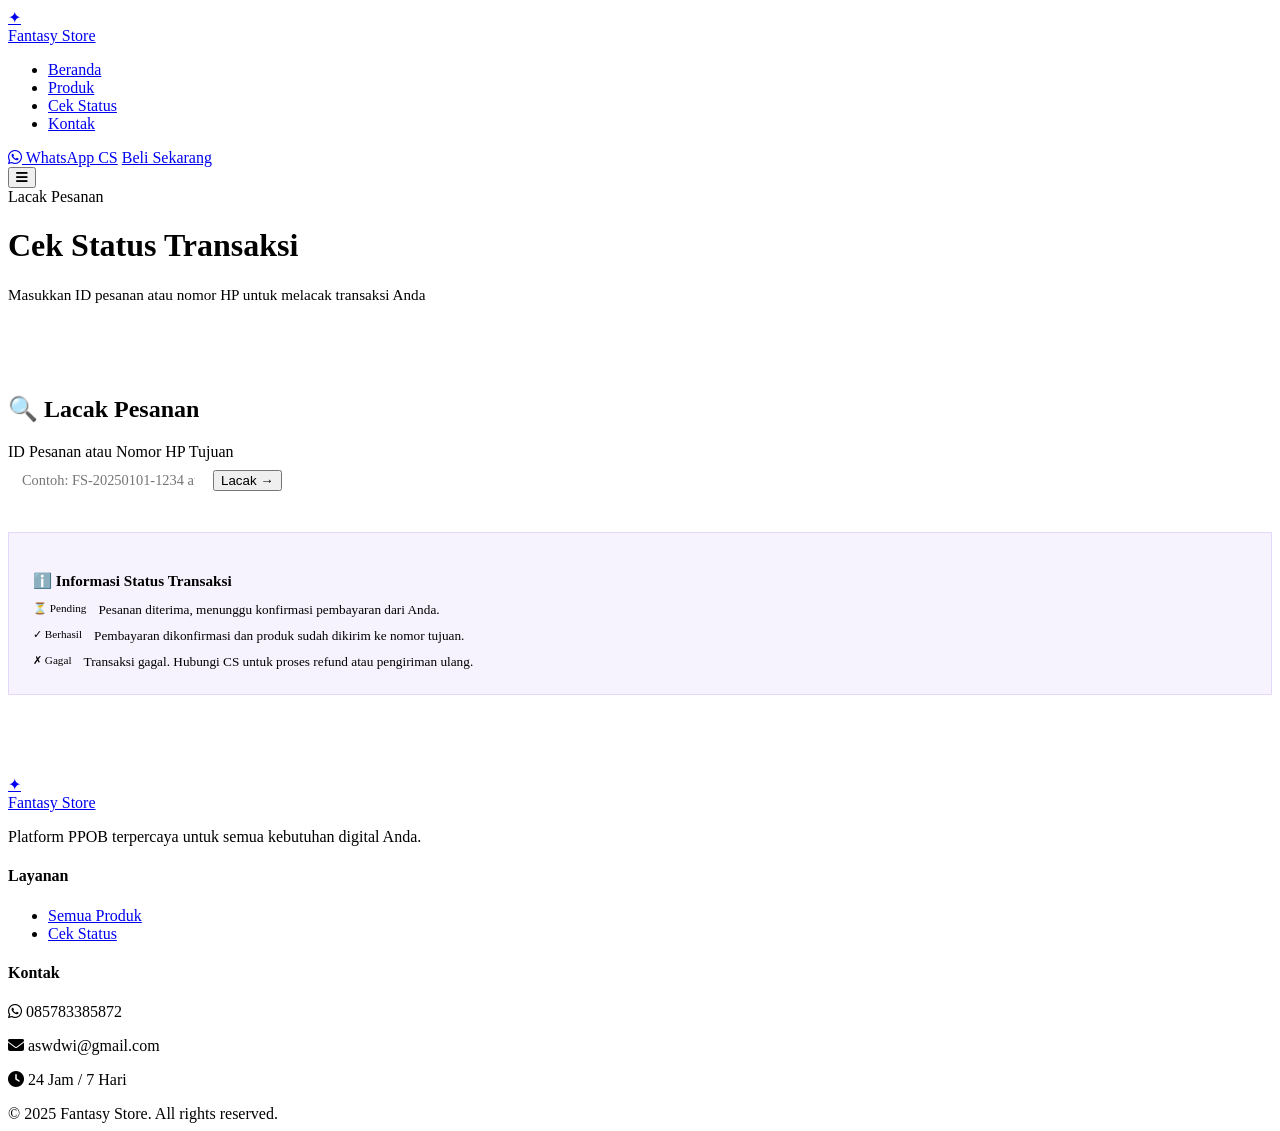
==== cek-status.html @ 1d8f1a6b "Add files via upload" ====
<!DOCTYPE html>
<html lang="id">
<head>
  <meta charset="UTF-8"/>
  <meta name="viewport" content="width=device-width, initial-scale=1.0"/>
  <title>Cek Status — Fantasy Store</title>
  <link rel="stylesheet" href="css/style.css"/>
  <link rel="stylesheet" href="https://cdnjs.cloudflare.com/ajax/libs/font-awesome/6.5.0/css/all.min.css"/>
</head>
<body>

<nav class="navbar">
  <div class="nav-inner">
    <a href="index.html" class="logo">
      <div class="logo-icon">✦</div> Fantasy Store
    </a>
    <ul class="nav-links" id="navLinks">
      <li><a href="index.html">Beranda</a></li>
      <li><a href="produk.html">Produk</a></li>
      <li><a href="cek-status.html" class="active">Cek Status</a></li>
      <li><a href="kontak.html">Kontak</a></li>
    </ul>
    <div class="nav-right">
      <a href="https://wa.me/085783385872" target="_blank" class="nav-wa"><i class="fab fa-whatsapp"></i> WhatsApp CS</a>
      <a href="produk.html" class="btn-cta">Beli Sekarang</a>
    </div>
    <button class="hamburger" id="hamburger"><i class="fas fa-bars"></i></button>
  </div>
</nav>

<div class="page-hero">
  <div class="container">
    <div class="section-label" style="justify-content:center">Lacak Pesanan</div>
    <h1>Cek Status <span class="grad-text">Transaksi</span></h1>
    <p class="text-muted" style="margin-top:8px; font-size:.95rem;">Masukkan ID pesanan atau nomor HP untuk melacak transaksi Anda</p>
  </div>
</div>

<section style="padding:56px 0 80px;">
  <div class="container">
    <div class="cek-wrap">

      <div class="cek-card">
        <h2>🔍 Lacak Pesanan</h2>
        <div class="form-group">
          <label>ID Pesanan atau Nomor HP Tujuan</label>
          <div class="input-group">
            <input type="text" class="form-group input" id="cekInput" style="flex:1;background:rgba(255,255,255,.04);border:1px solid var(--glass-border);color:var(--text);padding:11px 14px;border-radius:10px;font-family:inherit;font-size:.9rem;outline:none;" placeholder="Contoh: FS-20250101-1234 atau 0851xxx"/>
            <button class="btn-cek" id="btnCek">Lacak →</button>
          </div>
        </div>

        <div id="cekResult" style="display:none; margin-top:20px;">
          <div class="result-card">
            <div class="result-header-row">
              <span class="status-pill" id="rStatus"></span>
              <span class="result-oid" id="rOid"></span>
            </div>
            <div class="result-rows">
              <div class="result-row"><span>Produk</span><strong id="rProduk"></strong></div>
              <div class="result-row"><span>Operator</span><strong id="rOperator"></strong></div>
              <div class="result-row"><span>Nomor Tujuan</span><strong id="rNomor"></strong></div>
              <div class="result-row"><span>Total Bayar</span><strong id="rTotal" style="background:var(--grad-main);-webkit-background-clip:text;-webkit-text-fill-color:transparent;background-clip:text;"></strong></div>
              <div class="result-row"><span>Pembayaran</span><strong id="rMetode"></strong></div>
              <div class="result-row"><span>Tanggal</span><strong id="rTgl"></strong></div>
            </div>
          </div>
          <div id="rNote" style="background:rgba(245,158,11,.08);border:1px solid rgba(245,158,11,.2);border-radius:var(--radius);padding:14px 16px;font-size:.83rem;color:#fbbf24; margin-top:-4px;"></div>
          <div style="text-align:center; margin-top:16px;">
            <a href="https://wa.me/085783385872" target="_blank" class="btn-ghost" style="font-size:.82rem; padding:9px 20px;">
              <i class="fab fa-whatsapp"></i> Hubungi CS
            </a>
          </div>
        </div>

        <div id="cekEmpty" style="display:none; text-align:center; padding:28px 0;">
          <div class="empty-icon">🔎</div>
          <p style="color:var(--text2);">Pesanan tidak ditemukan. Periksa kembali ID atau nomor HP yang Anda masukkan.</p>
          <p style="color:var(--text2); font-size:.82rem; margin-top:8px;">
            Butuh bantuan? <a href="https://wa.me/085783385872" target="_blank" style="color:var(--violet-lt);">Chat CS WhatsApp</a>
          </p>
        </div>
      </div>

      <!-- RIWAYAT SESI -->
      <div class="riwayat-section" id="riwayatSection" style="display:none">
        <div class="riwayat-title">📋 Riwayat Pesanan (Sesi Ini)</div>
        <div id="riwayatList"></div>
      </div>

      <!-- INFO BOX -->
      <div style="background:rgba(124,58,237,.06);border:1px solid rgba(124,58,237,.15);border-radius:var(--radius2);padding:24px; margin-top:32px;">
        <h3 style="font-size:.95rem; font-weight:700; margin-bottom:12px;">ℹ️ Informasi Status Transaksi</h3>
        <div style="display:grid; gap:10px;">
          <div style="display:flex; gap:12px; align-items:flex-start; font-size:.83rem;">
            <span class="status-pill pending" style="flex-shrink:0;font-size:.7rem;">⏳ Pending</span>
            <span style="color:var(--text2);">Pesanan diterima, menunggu konfirmasi pembayaran dari Anda.</span>
          </div>
          <div style="display:flex; gap:12px; align-items:flex-start; font-size:.83rem;">
            <span class="status-pill sukses" style="flex-shrink:0;font-size:.7rem;">✓ Berhasil</span>
            <span style="color:var(--text2);">Pembayaran dikonfirmasi dan produk sudah dikirim ke nomor tujuan.</span>
          </div>
          <div style="display:flex; gap:12px; align-items:flex-start; font-size:.83rem;">
            <span class="status-pill gagal" style="flex-shrink:0;font-size:.7rem;">✗ Gagal</span>
            <span style="color:var(--text2);">Transaksi gagal. Hubungi CS untuk proses refund atau pengiriman ulang.</span>
          </div>
        </div>
      </div>

    </div>
  </div>
</section>

<footer class="footer">
  <div class="container">
    <div class="footer-grid">
      <div class="footer-brand">
        <a href="index.html" class="logo"><div class="logo-icon">✦</div> Fantasy Store</a>
        <p>Platform PPOB terpercaya untuk semua kebutuhan digital Anda.</p>
      </div>
      <div class="footer-col">
        <h4>Layanan</h4>
        <ul>
          <li><a href="produk.html">Semua Produk</a></li>
          <li><a href="cek-status.html">Cek Status</a></li>
        </ul>
      </div>
      <div class="footer-col footer-contact">
        <h4>Kontak</h4>
        <p><i class="fab fa-whatsapp"></i> 085783385872</p>
        <p><i class="fas fa-envelope"></i> aswdwi@gmail.com</p>
        <p><i class="fas fa-clock"></i> 24 Jam / 7 Hari</p>
      </div>
    </div>
  </div>
  <div class="footer-bottom">© 2025 Fantasy Store. All rights reserved.</div>
</footer>

<script src="js/data.js"></script>
<script src="js/cek-status.js"></script>
</body>
</html>
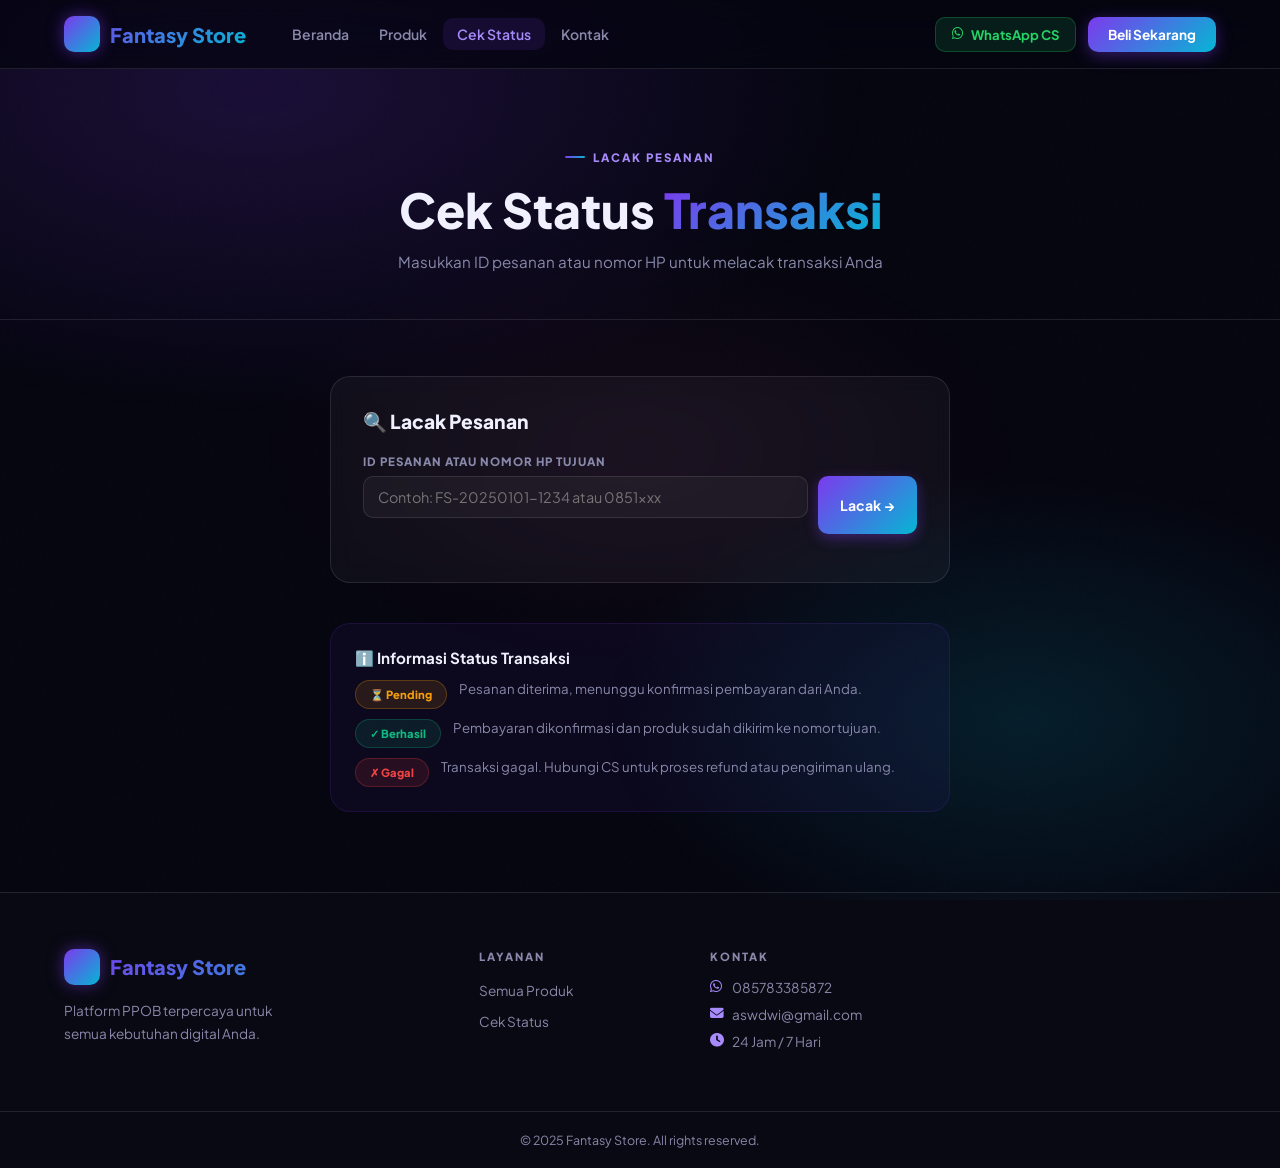
==== commit 64c5cd51: "Add files via upload" ====
--- a/cek-status.html
+++ b/cek-status.html
@@ -21,7 +21,7 @@
       <li><a href="kontak.html">Kontak</a></li>
     </ul>
     <div class="nav-right">
-      <a href="https://wa.me/085783385872" target="_blank" class="nav-wa"><i class="fab fa-whatsapp"></i> WhatsApp CS</a>
+      <a href="https://wa.me/6285783385872" target="_blank" class="nav-wa"><i class="fab fa-whatsapp"></i> WhatsApp CS</a>
       <a href="produk.html" class="btn-cta">Beli Sekarang</a>
     </div>
     <button class="hamburger" id="hamburger"><i class="fas fa-bars"></i></button>
@@ -67,7 +67,7 @@
           </div>
           <div id="rNote" style="background:rgba(245,158,11,.08);border:1px solid rgba(245,158,11,.2);border-radius:var(--radius);padding:14px 16px;font-size:.83rem;color:#fbbf24; margin-top:-4px;"></div>
           <div style="text-align:center; margin-top:16px;">
-            <a href="https://wa.me/085783385872" target="_blank" class="btn-ghost" style="font-size:.82rem; padding:9px 20px;">
+            <a href="https://wa.me/6285783385872" target="_blank" class="btn-ghost" style="font-size:.82rem; padding:9px 20px;">
               <i class="fab fa-whatsapp"></i> Hubungi CS
             </a>
           </div>
@@ -77,7 +77,7 @@
           <div class="empty-icon">🔎</div>
           <p style="color:var(--text2);">Pesanan tidak ditemukan. Periksa kembali ID atau nomor HP yang Anda masukkan.</p>
           <p style="color:var(--text2); font-size:.82rem; margin-top:8px;">
-            Butuh bantuan? <a href="https://wa.me/085783385872" target="_blank" style="color:var(--violet-lt);">Chat CS WhatsApp</a>
+            Butuh bantuan? <a href="https://wa.me/6285783385872" target="_blank" style="color:var(--violet-lt);">Chat CS WhatsApp</a>
           </p>
         </div>
       </div>
--- a/css/style.css
+++ b/css/style.css
@@ -0,0 +1,917 @@
+/* ═══════════════════════════════════════════
+   FANTASY STORE — Modern PPOB CSS
+   Aesthetic: Glassmorphism + Neon Gradient
+═══════════════════════════════════════════ */
+
+@import url('https://fonts.googleapis.com/css2?family=Plus+Jakarta+Sans:wght@300;400;500;600;700;800&family=DM+Mono:wght@400;500&display=swap');
+
+:root {
+  /* Colors */
+  --bg-base:        #060610;
+  --bg-card:        rgba(255,255,255,0.04);
+  --bg-card-hover:  rgba(255,255,255,0.08);
+  --glass:          rgba(255,255,255,0.06);
+  --glass-border:   rgba(255,255,255,0.1);
+
+  --violet:    #7c3aed;
+  --violet-lt: #a78bfa;
+  --cyan:      #06b6d4;
+  --cyan-lt:   #67e8f9;
+  --pink:      #ec4899;
+  --emerald:   #10b981;
+  --amber:     #f59e0b;
+  --red:       #ef4444;
+
+  --grad-main:  linear-gradient(135deg, #7c3aed 0%, #06b6d4 100%);
+  --grad-card:  linear-gradient(135deg, rgba(124,58,237,.15) 0%, rgba(6,182,212,.1) 100%);
+  --grad-shine: linear-gradient(135deg, rgba(255,255,255,.08) 0%, rgba(255,255,255,0) 60%);
+
+  --text:   #f0f0ff;
+  --text2:  #8888aa;
+  --text3:  #4444660;
+
+  --radius:  14px;
+  --radius2: 20px;
+  --shadow:  0 8px 32px rgba(0,0,0,.5);
+  --shadow2: 0 4px 16px rgba(124,58,237,.25);
+}
+
+*, *::before, *::after { box-sizing: border-box; margin: 0; padding: 0; }
+html { scroll-behavior: smooth; }
+
+body {
+  font-family: 'Plus Jakarta Sans', sans-serif;
+  background: var(--bg-base);
+  color: var(--text);
+  min-height: 100vh;
+  overflow-x: hidden;
+}
+
+/* Background mesh */
+body::before {
+  content: '';
+  position: fixed; inset: 0; z-index: -2;
+  background:
+    radial-gradient(ellipse 80% 60% at 20% 10%, rgba(124,58,237,.18) 0%, transparent 60%),
+    radial-gradient(ellipse 60% 50% at 80% 80%, rgba(6,182,212,.14) 0%, transparent 55%),
+    radial-gradient(ellipse 50% 40% at 50% 50%, rgba(236,72,153,.06) 0%, transparent 60%);
+  pointer-events: none;
+}
+
+/* Noise texture */
+body::after {
+  content: '';
+  position: fixed; inset: 0; z-index: -1;
+  background-image: url("data:image/svg+xml,%3Csvg viewBox='0 0 256 256' xmlns='http://www.w3.org/2000/svg'%3E%3Cfilter id='n'%3E%3CfeTurbulence type='fractalNoise' baseFrequency='0.9' numOctaves='4' stitchTiles='stitch'/%3E%3C/filter%3E%3Crect width='100%25' height='100%25' filter='url(%23n)' opacity='0.025'/%3E%3C/svg%3E");
+  opacity: .4; pointer-events: none;
+}
+
+a { text-decoration: none; color: inherit; }
+img { max-width: 100%; display: block; }
+button { font-family: inherit; cursor: pointer; }
+
+.container { max-width: 1200px; margin: 0 auto; padding: 0 24px; }
+
+/* ═══════════ SCROLLBAR ═══════════ */
+::-webkit-scrollbar { width: 6px; }
+::-webkit-scrollbar-track { background: var(--bg-base); }
+::-webkit-scrollbar-thumb { background: var(--violet); border-radius: 3px; }
+
+/* ═══════════ NAVBAR ═══════════ */
+.navbar {
+  position: sticky; top: 0; z-index: 200;
+  background: rgba(6,6,16,.8);
+  backdrop-filter: blur(20px) saturate(180%);
+  border-bottom: 1px solid var(--glass-border);
+}
+.nav-inner {
+  max-width: 1200px; margin: 0 auto;
+  display: flex; align-items: center;
+  height: 68px; padding: 0 24px; gap: 32px;
+}
+.logo {
+  display: flex; align-items: center; gap: 10px;
+  font-size: 1.25rem; font-weight: 800;
+  background: var(--grad-main);
+  -webkit-background-clip: text;
+  -webkit-text-fill-color: transparent;
+  background-clip: text;
+  white-space: nowrap; flex-shrink: 0;
+}
+.logo-icon {
+  width: 36px; height: 36px;
+  background: var(--grad-main);
+  border-radius: 10px;
+  display: flex; align-items: center; justify-content: center;
+  font-size: 1rem;
+  box-shadow: 0 0 16px rgba(124,58,237,.5);
+  flex-shrink: 0;
+}
+.nav-links {
+  display: flex; list-style: none;
+  gap: 2px; flex: 1;
+}
+.nav-links a {
+  display: block; padding: 7px 14px;
+  border-radius: 10px; font-size: .875rem; font-weight: 600;
+  color: var(--text2); transition: .2s;
+}
+.nav-links a:hover, .nav-links a.active {
+  color: var(--violet-lt);
+  background: rgba(124,58,237,.12);
+}
+.nav-right { display: flex; align-items: center; gap: 12px; flex-shrink: 0; }
+.nav-wa {
+  display: flex; align-items: center; gap: 8px;
+  background: rgba(37,211,102,.12);
+  border: 1px solid rgba(37,211,102,.25);
+  color: #25d366; padding: 8px 16px;
+  border-radius: 10px; font-weight: 700; font-size: .82rem;
+  transition: .2s;
+}
+.nav-wa:hover { background: rgba(37,211,102,.2); }
+.btn-cta {
+  background: var(--grad-main);
+  color: #fff; padding: 9px 20px;
+  border-radius: 10px; font-weight: 700; font-size: .85rem;
+  border: none; transition: .2s;
+  box-shadow: 0 4px 16px rgba(124,58,237,.4);
+}
+.btn-cta:hover { box-shadow: 0 4px 24px rgba(124,58,237,.6); transform: translateY(-1px); }
+.hamburger {
+  display: none; background: var(--glass);
+  border: 1px solid var(--glass-border);
+  color: var(--text); width: 40px; height: 40px;
+  border-radius: 10px; font-size: 1rem;
+  align-items: center; justify-content: center;
+}
+
+/* ═══════════ HERO ═══════════ */
+.hero {
+  min-height: 88vh;
+  display: flex; align-items: center;
+  padding: 80px 24px 60px;
+  max-width: 1200px; margin: 0 auto;
+  gap: 64px; position: relative;
+}
+.hero-content { flex: 1; }
+.hero-badge {
+  display: inline-flex; align-items: center; gap: 8px;
+  background: rgba(124,58,237,.15);
+  border: 1px solid rgba(124,58,237,.35);
+  color: var(--violet-lt); padding: 7px 16px;
+  border-radius: 999px; font-size: .78rem; font-weight: 700;
+  letter-spacing: .8px; text-transform: uppercase; margin-bottom: 28px;
+}
+.badge-dot {
+  width: 6px; height: 6px; border-radius: 50%;
+  background: var(--violet-lt);
+  animation: blink 1.5s ease-in-out infinite;
+}
+@keyframes blink { 0%,100%{opacity:1;} 50%{opacity:.2;} }
+
+.hero h1 {
+  font-size: clamp(2.6rem, 6vw, 4.2rem);
+  font-weight: 800; line-height: 1.1;
+  letter-spacing: -1.5px; margin-bottom: 22px;
+}
+.hero h1 .grad {
+  background: var(--grad-main);
+  -webkit-background-clip: text;
+  -webkit-text-fill-color: transparent;
+  background-clip: text;
+}
+.hero-desc {
+  font-size: 1.05rem; color: var(--text2);
+  line-height: 1.7; max-width: 500px; margin-bottom: 40px;
+}
+.hero-actions { display: flex; gap: 12px; flex-wrap: wrap; margin-bottom: 56px; }
+.btn-primary {
+  display: inline-flex; align-items: center; gap: 8px;
+  background: var(--grad-main);
+  color: #fff; padding: 14px 28px;
+  border-radius: var(--radius); font-weight: 700; font-size: .95rem;
+  border: none; transition: .25s;
+  box-shadow: 0 4px 20px rgba(124,58,237,.5);
+}
+.btn-primary:hover { box-shadow: 0 6px 28px rgba(124,58,237,.7); transform: translateY(-2px); }
+.btn-ghost {
+  display: inline-flex; align-items: center; gap: 8px;
+  background: var(--glass); border: 1px solid var(--glass-border);
+  color: var(--text); padding: 14px 28px;
+  border-radius: var(--radius); font-weight: 600; font-size: .95rem;
+  transition: .25s;
+}
+.btn-ghost:hover { background: var(--bg-card-hover); border-color: rgba(255,255,255,.2); }
+
+.hero-stats { display: flex; gap: 36px; }
+.hstat { display: flex; flex-direction: column; }
+.hstat-num {
+  font-size: 2rem; font-weight: 800; letter-spacing: -1px;
+  background: var(--grad-main);
+  -webkit-background-clip: text;
+  -webkit-text-fill-color: transparent;
+  background-clip: text;
+}
+.hstat-lbl { font-size: .78rem; color: var(--text2); font-weight: 600; margin-top: 2px; }
+
+/* Hero visual */
+.hero-visual { flex-shrink: 0; position: relative; }
+.hero-card-float {
+  width: 300px;
+  background: var(--glass);
+  border: 1px solid var(--glass-border);
+  border-radius: var(--radius2);
+  padding: 28px;
+  backdrop-filter: blur(20px);
+  box-shadow: var(--shadow), 0 0 60px rgba(124,58,237,.15);
+  animation: floatCard 5s ease-in-out infinite;
+}
+@keyframes floatCard {
+  0%,100%{ transform: translateY(0) rotate(0deg); }
+  33%{ transform: translateY(-12px) rotate(.5deg); }
+  66%{ transform: translateY(-6px) rotate(-.3deg); }
+}
+.card-header { display: flex; justify-content: space-between; align-items: center; margin-bottom: 24px; }
+.card-logo-mini {
+  font-size: .85rem; font-weight: 800;
+  background: var(--grad-main);
+  -webkit-background-clip: text; -webkit-text-fill-color: transparent; background-clip: text;
+}
+.card-live {
+  display: flex; align-items: center; gap: 5px;
+  font-size: .7rem; font-weight: 700; color: var(--emerald);
+}
+.live-dot {
+  width: 6px; height: 6px; border-radius: 50%;
+  background: var(--emerald);
+  animation: blink 1.2s ease-in-out infinite;
+}
+.card-product {
+  font-size: .72rem; color: var(--text2); font-weight: 600;
+  text-transform: uppercase; letter-spacing: 1px; margin-bottom: 6px;
+}
+.card-name { font-size: 1.05rem; font-weight: 700; margin-bottom: 4px; }
+.card-price {
+  font-size: 1.5rem; font-weight: 800;
+  background: var(--grad-main);
+  -webkit-background-clip: text; -webkit-text-fill-color: transparent; background-clip: text;
+  margin-bottom: 20px;
+  font-family: 'DM Mono', monospace;
+}
+.card-progress { margin-bottom: 18px; }
+.progress-lbl { display: flex; justify-content: space-between; font-size: .72rem; color: var(--text2); margin-bottom: 6px; }
+.progress-bar {
+  height: 4px; background: rgba(255,255,255,.08);
+  border-radius: 2px; overflow: hidden;
+}
+.progress-fill {
+  height: 100%; width: 73%;
+  background: var(--grad-main);
+  border-radius: 2px;
+}
+.card-btn-mini {
+  width: 100%; padding: 11px;
+  background: var(--grad-main); border: none;
+  border-radius: 10px; color: #fff;
+  font-weight: 700; font-size: .85rem;
+  box-shadow: 0 4px 14px rgba(124,58,237,.4);
+}
+.float-badge1, .float-badge2 {
+  position: absolute;
+  background: var(--glass);
+  border: 1px solid var(--glass-border);
+  backdrop-filter: blur(16px);
+  border-radius: 999px;
+  padding: 8px 16px;
+  font-size: .75rem; font-weight: 700;
+  white-space: nowrap;
+}
+.float-badge1 { top: -16px; right: -24px; color: var(--emerald); animation: floatBadge1 4s ease-in-out infinite; }
+.float-badge2 { bottom: 20px; left: -32px; color: var(--cyan-lt); animation: floatBadge2 5s ease-in-out infinite; }
+@keyframes floatBadge1 { 0%,100%{transform:translateY(0);} 50%{transform:translateY(-8px);} }
+@keyframes floatBadge2 { 0%,100%{transform:translateY(0);} 50%{transform:translateY(8px);} }
+
+/* ═══════════ MARQUEE OPERATORS ═══════════ */
+.marquee-wrap {
+  border-top: 1px solid var(--glass-border);
+  border-bottom: 1px solid var(--glass-border);
+  background: rgba(255,255,255,.02);
+  padding: 16px 0; overflow: hidden;
+}
+.marquee-inner {
+  display: flex; gap: 0;
+  animation: marquee 25s linear infinite;
+  width: max-content;
+}
+.marquee-inner:hover { animation-play-state: paused; }
+@keyframes marquee { from{transform:translateX(0);} to{transform:translateX(-50%);} }
+.op-chip {
+  display: inline-flex; align-items: center; gap: 10px;
+  padding: 8px 24px;
+  border-right: 1px solid var(--glass-border);
+  font-size: .82rem; font-weight: 700; color: var(--text2);
+  white-space: nowrap;
+}
+.op-chip span { font-size: 1.1rem; }
+
+/* ═══════════ SECTION COMMON ═══════════ */
+section { padding: 88px 0; }
+.section-label {
+  display: inline-flex; align-items: center; gap: 8px;
+  font-size: .72rem; font-weight: 800; letter-spacing: 2px;
+  text-transform: uppercase; color: var(--violet-lt);
+  margin-bottom: 14px;
+}
+.section-label::before {
+  content: ''; width: 20px; height: 2px;
+  background: var(--grad-main); border-radius: 1px;
+}
+.section-title {
+  font-size: clamp(1.8rem, 3.5vw, 2.6rem);
+  font-weight: 800; letter-spacing: -1px; margin-bottom: 14px;
+}
+.section-desc { color: var(--text2); font-size: .95rem; max-width: 520px; }
+.section-head { margin-bottom: 48px; }
+.section-head.center { text-align: center; }
+.section-head.center .section-label { justify-content: center; }
+.section-head.center .section-desc { margin: 0 auto; }
+
+/* ═══════════ LAYANAN / PRODUK GRID ═══════════ */
+.layanan-section { background: rgba(255,255,255,.01); }
+.layanan-grid {
+  display: grid;
+  grid-template-columns: repeat(auto-fill, minmax(260px, 1fr));
+  gap: 18px;
+}
+.layanan-card {
+  background: var(--bg-card);
+  border: 1px solid var(--glass-border);
+  border-radius: var(--radius2);
+  padding: 24px;
+  backdrop-filter: blur(10px);
+  transition: .3s cubic-bezier(.34,1.56,.64,1);
+  position: relative; overflow: hidden;
+}
+.layanan-card::before {
+  content: '';
+  position: absolute; inset: 0;
+  background: var(--grad-shine);
+  opacity: 0; transition: .3s;
+}
+.layanan-card:hover { border-color: rgba(124,58,237,.4); transform: translateY(-6px); box-shadow: var(--shadow2); }
+.layanan-card:hover::before { opacity: 1; }
+.layanan-icon {
+  width: 52px; height: 52px;
+  border-radius: 14px;
+  display: flex; align-items: center; justify-content: center;
+  font-size: 1.5rem; margin-bottom: 18px;
+  position: relative;
+}
+.layanan-icon::after {
+  content: '';
+  position: absolute; inset: -1px;
+  border-radius: 15px;
+  background: var(--grad-main); z-index: -1; opacity: .3;
+}
+.layanan-card h3 { font-size: 1rem; font-weight: 700; margin-bottom: 8px; }
+.layanan-card p { color: var(--text2); font-size: .85rem; line-height: 1.6; margin-bottom: 20px; }
+.layanan-link {
+  display: inline-flex; align-items: center; gap: 6px;
+  font-size: .82rem; font-weight: 700;
+  background: var(--grad-main);
+  -webkit-background-clip: text; -webkit-text-fill-color: transparent; background-clip: text;
+}
+.layanan-link::after { content: '→'; -webkit-text-fill-color: var(--violet-lt); }
+
+/* ═══════════ PRODUK PAGE ═══════════ */
+.page-hero {
+  padding: 72px 0 48px;
+  text-align: center;
+  border-bottom: 1px solid var(--glass-border);
+}
+.page-hero h1 { font-size: clamp(1.8rem, 4vw, 3rem); font-weight: 800; margin-bottom: 12px; }
+
+.filter-sticky {
+  position: sticky; top: 68px; z-index: 100;
+  background: rgba(6,6,16,.85);
+  backdrop-filter: blur(20px);
+  border-bottom: 1px solid var(--glass-border);
+  padding: 16px 0;
+}
+.filter-inner {
+  display: flex; flex-wrap: wrap; gap: 14px; align-items: center;
+  max-width: 1200px; margin: 0 auto; padding: 0 24px;
+}
+.filter-group { display: flex; flex-direction: column; gap: 6px; flex: 1; min-width: 200px; }
+.filter-group label {
+  font-size: .68rem; font-weight: 800; letter-spacing: 1.5px;
+  text-transform: uppercase; color: var(--text2);
+}
+.chip-group { display: flex; flex-wrap: wrap; gap: 6px; }
+.chip {
+  background: var(--glass); border: 1px solid var(--glass-border);
+  color: var(--text2); padding: 6px 14px;
+  border-radius: 999px; font-size: .78rem; font-weight: 700;
+  cursor: pointer; transition: .2s; font-family: inherit;
+}
+.chip:hover { border-color: var(--violet-lt); color: var(--violet-lt); }
+.chip.active {
+  background: rgba(124,58,237,.2); border-color: var(--violet);
+  color: var(--violet-lt);
+}
+.search-wrap { position: relative; }
+.search-input {
+  background: var(--glass); border: 1px solid var(--glass-border);
+  color: var(--text); padding: 9px 14px 9px 38px;
+  border-radius: 10px; font-family: inherit;
+  font-size: .88rem; outline: none; transition: .2s; width: 220px;
+}
+.search-input:focus { border-color: var(--violet); }
+.search-icon {
+  position: absolute; left: 12px; top: 50%; transform: translateY(-50%);
+  color: var(--text2); font-size: .85rem;
+}
+
+.produk-section { padding: 48px 0 80px; }
+.produk-grid {
+  display: grid;
+  grid-template-columns: repeat(auto-fill, minmax(230px, 1fr));
+  gap: 16px;
+}
+.produk-card {
+  background: var(--bg-card);
+  border: 1px solid var(--glass-border);
+  border-radius: var(--radius2);
+  padding: 20px;
+  transition: .3s cubic-bezier(.34,1.56,.64,1);
+  cursor: pointer; position: relative; overflow: hidden;
+}
+.produk-card::after {
+  content: '';
+  position: absolute; inset: 0;
+  background: var(--grad-main);
+  opacity: 0; transition: .3s; border-radius: var(--radius2);
+}
+.produk-card:hover { border-color: rgba(124,58,237,.5); transform: translateY(-4px); box-shadow: var(--shadow2); }
+.produk-badge {
+  position: absolute; top: 0; right: 16px;
+  background: var(--grad-main);
+  font-size: .62rem; font-weight: 800;
+  color: #fff; padding: 3px 10px;
+  border-radius: 0 0 8px 8px; letter-spacing: .5px;
+}
+.produk-op {
+  font-size: .68rem; font-weight: 800;
+  letter-spacing: 2px; text-transform: uppercase;
+  color: var(--violet-lt); margin-bottom: 6px;
+}
+.produk-nama { font-size: .95rem; font-weight: 700; margin-bottom: 4px; }
+.produk-desc { font-size: .78rem; color: var(--text2); margin-bottom: 16px; line-height: 1.5; }
+.produk-price-wrap { display: flex; align-items: baseline; gap: 8px; margin-bottom: 4px; }
+.produk-price {
+  font-size: 1.2rem; font-weight: 800;
+  font-family: 'DM Mono', monospace;
+  background: var(--grad-main);
+  -webkit-background-clip: text; -webkit-text-fill-color: transparent; background-clip: text;
+}
+.produk-coret {
+  font-size: .75rem; color: var(--text2);
+  text-decoration: line-through;
+  font-family: 'DM Mono', monospace;
+}
+.produk-hemat { font-size: .7rem; color: var(--emerald); font-weight: 700; margin-bottom: 16px; }
+.btn-beli {
+  width: 100%; padding: 10px;
+  background: rgba(124,58,237,.15); border: 1px solid rgba(124,58,237,.3);
+  color: var(--violet-lt); border-radius: 10px;
+  font-weight: 700; font-size: .82rem; transition: .2s;
+  font-family: inherit;
+}
+.btn-beli:hover {
+  background: var(--grad-main); border-color: transparent;
+  color: #fff; box-shadow: 0 4px 16px rgba(124,58,237,.4);
+}
+
+/* ═══════════ MODAL ═══════════ */
+.modal-overlay {
+  position: fixed; inset: 0; z-index: 500;
+  background: rgba(0,0,0,.75);
+  backdrop-filter: blur(6px);
+  display: flex; align-items: center; justify-content: center;
+  padding: 20px;
+  animation: fadeIn .2s ease;
+}
+@keyframes fadeIn { from{opacity:0;} to{opacity:1;} }
+.modal {
+  background: #0e0e1e;
+  border: 1px solid var(--glass-border);
+  border-radius: var(--radius2);
+  padding: 32px;
+  max-width: 500px; width: 100%;
+  position: relative;
+  max-height: 92vh; overflow-y: auto;
+  animation: slideUp .3s cubic-bezier(.34,1.56,.64,1);
+}
+@keyframes slideUp { from{opacity:0; transform:translateY(40px) scale(.95);} to{opacity:1; transform:none;} }
+.modal-close {
+  position: absolute; top: 16px; right: 16px;
+  width: 34px; height: 34px;
+  background: var(--glass); border: 1px solid var(--glass-border);
+  border-radius: 50%; color: var(--text2);
+  display: flex; align-items: center; justify-content: center;
+  cursor: pointer; font-size: .9rem; transition: .2s;
+}
+.modal-close:hover { background: var(--bg-card-hover); color: var(--text); }
+.modal-title { font-size: 1.3rem; font-weight: 800; margin-bottom: 6px; }
+.modal-sub { font-size: .85rem; color: var(--text2); margin-bottom: 24px; }
+
+.modal-produk-info {
+  background: rgba(124,58,237,.08);
+  border: 1px solid rgba(124,58,237,.2);
+  border-radius: var(--radius); padding: 16px;
+  margin-bottom: 24px; display: flex;
+  align-items: center; justify-content: space-between;
+}
+.mpi-left .mpi-op { font-size: .68rem; font-weight: 800; text-transform: uppercase; letter-spacing: 2px; color: var(--violet-lt); }
+.mpi-left .mpi-nama { font-size: .95rem; font-weight: 700; }
+.mpi-price {
+  font-size: 1.15rem; font-weight: 800;
+  font-family: 'DM Mono', monospace;
+  background: var(--grad-main);
+  -webkit-background-clip: text; -webkit-text-fill-color: transparent; background-clip: text;
+}
+
+/* Form */
+.form-row { display: grid; grid-template-columns: 1fr 1fr; gap: 14px; }
+.form-group { margin-bottom: 16px; }
+.form-group label {
+  display: block; font-size: .72rem; font-weight: 800;
+  letter-spacing: 1px; text-transform: uppercase;
+  color: var(--text2); margin-bottom: 7px;
+}
+.form-group input,
+.form-group select,
+.form-group textarea {
+  width: 100%;
+  background: rgba(255,255,255,.04);
+  border: 1px solid var(--glass-border);
+  color: var(--text); padding: 11px 14px;
+  border-radius: 10px; font-family: inherit;
+  font-size: .9rem; outline: none; transition: .2s;
+}
+.form-group input:focus,
+.form-group select:focus,
+.form-group textarea:focus { border-color: var(--violet); box-shadow: 0 0 0 3px rgba(124,58,237,.15); }
+.form-group select option { background: #0e0e1e; }
+
+.payment-methods { display: grid; grid-template-columns: 1fr 1fr; gap: 10px; margin-bottom: 20px; }
+.pay-opt {
+  background: var(--glass); border: 1px solid var(--glass-border);
+  border-radius: 10px; padding: 12px 14px;
+  cursor: pointer; transition: .2s;
+  display: flex; flex-direction: column; gap: 4px;
+}
+.pay-opt:hover { border-color: var(--violet); }
+.pay-opt.selected { background: rgba(124,58,237,.15); border-color: var(--violet); }
+.pay-opt .pay-name { font-size: .82rem; font-weight: 700; }
+.pay-opt .pay-num {
+  font-size: .72rem; color: var(--text2);
+  font-family: 'DM Mono', monospace;
+}
+.pay-icon { font-size: 1.2rem; margin-bottom: 4px; }
+/* Hidden number reveal on click */
+.pay-opt .pay-num-hidden { display: none; }
+.pay-opt.selected .pay-num-hidden { display: block; }
+.pay-opt.selected .pay-num-mask { display: none; }
+
+.pay-info-box {
+  background: rgba(6,182,212,.06);
+  border: 1px solid rgba(6,182,212,.2);
+  border-radius: var(--radius); padding: 14px 16px;
+  margin-bottom: 20px; font-size: .82rem;
+  color: var(--cyan-lt); display: none;
+}
+.pay-info-box.show { display: block; }
+
+.order-total {
+  background: rgba(124,58,237,.08);
+  border: 1px solid rgba(124,58,237,.2);
+  border-radius: var(--radius); padding: 14px 16px;
+  margin-bottom: 20px;
+}
+.ot-row { display: flex; justify-content: space-between; font-size: .85rem; padding: 4px 0; }
+.ot-row span { color: var(--text2); }
+.ot-row strong { font-weight: 700; }
+.ot-total { font-size: 1rem; font-weight: 800; border-top: 1px solid var(--glass-border); margin-top: 8px; padding-top: 8px; }
+.ot-total span { color: var(--text); }
+.ot-total strong {
+  background: var(--grad-main);
+  -webkit-background-clip: text; -webkit-text-fill-color: transparent; background-clip: text;
+  font-size: 1.1rem;
+}
+
+/* Success modal */
+.modal-success { text-align: center; padding: 12px 0; }
+.success-anim {
+  width: 72px; height: 72px; border-radius: 50%;
+  background: linear-gradient(135deg, var(--emerald), #34d399);
+  display: flex; align-items: center; justify-content: center;
+  font-size: 2rem; margin: 0 auto 20px;
+  box-shadow: 0 0 32px rgba(16,185,129,.4);
+  animation: popIn .4s cubic-bezier(.34,1.56,.64,1);
+}
+@keyframes popIn { from{transform:scale(0);} to{transform:scale(1);} }
+.order-id-badge {
+  display: inline-block;
+  background: var(--glass); border: 1px solid var(--glass-border);
+  padding: 10px 20px; border-radius: 999px;
+  font-family: 'DM Mono', monospace; font-size: .9rem;
+  color: var(--violet-lt); margin: 14px 0;
+}
+.modal-btns { display: flex; gap: 10px; justify-content: center; margin-top: 20px; }
+
+/* ═══════════ CEK STATUS ═══════════ */
+.cek-wrap {
+  max-width: 620px; margin: 0 auto;
+}
+.cek-card {
+  background: var(--bg-card);
+  border: 1px solid var(--glass-border);
+  border-radius: var(--radius2); padding: 32px;
+  backdrop-filter: blur(10px);
+  margin-bottom: 40px;
+}
+.cek-card h2 { font-size: 1.2rem; font-weight: 800; margin-bottom: 20px; }
+.input-group { display: flex; gap: 10px; }
+.input-group input { flex: 1; }
+.btn-cek {
+  background: var(--grad-main); border: none;
+  color: #fff; padding: 11px 22px;
+  border-radius: 10px; font-weight: 700; font-size: .88rem;
+  white-space: nowrap; transition: .2s;
+  box-shadow: 0 4px 14px rgba(124,58,237,.4);
+  font-family: inherit;
+}
+.btn-cek:hover { box-shadow: 0 4px 22px rgba(124,58,237,.6); }
+
+.result-card {
+  background: var(--bg-card); border: 1px solid var(--glass-border);
+  border-radius: var(--radius2); padding: 24px;
+  margin-bottom: 16px; animation: slideUp .3s ease;
+}
+.result-header-row { display: flex; align-items: center; justify-content: space-between; margin-bottom: 20px; }
+.status-pill {
+  display: inline-flex; align-items: center; gap: 6px;
+  padding: 6px 14px; border-radius: 999px;
+  font-size: .75rem; font-weight: 800;
+}
+.status-pill.pending { background: rgba(245,158,11,.12); color: var(--amber); border: 1px solid rgba(245,158,11,.25); }
+.status-pill.sukses { background: rgba(16,185,129,.12); color: var(--emerald); border: 1px solid rgba(16,185,129,.25); }
+.status-pill.gagal { background: rgba(239,68,68,.12); color: var(--red); border: 1px solid rgba(239,68,68,.25); }
+.result-oid { font-family: 'DM Mono', monospace; font-size: .78rem; color: var(--text2); }
+.result-rows { border-top: 1px solid var(--glass-border); }
+.result-row { display: flex; justify-content: space-between; padding: 11px 0; border-bottom: 1px solid var(--glass-border); font-size: .87rem; }
+.result-row span { color: var(--text2); }
+
+.empty-state {
+  text-align: center; padding: 60px 20px;
+  color: var(--text2);
+}
+.empty-icon { font-size: 3rem; margin-bottom: 12px; opacity: .5; }
+
+.riwayat-section { margin-top: 40px; }
+.riwayat-title { font-size: 1rem; font-weight: 700; margin-bottom: 16px; color: var(--text2); }
+.riwayat-item {
+  background: var(--bg-card); border: 1px solid var(--glass-border);
+  border-radius: var(--radius); padding: 14px 18px;
+  margin-bottom: 10px; display: flex;
+  align-items: center; justify-content: space-between;
+  cursor: pointer; transition: .2s; font-size: .85rem;
+}
+.riwayat-item:hover { border-color: var(--violet); }
+.ri-left .ri-nama { font-weight: 700; margin-bottom: 2px; }
+.ri-left .ri-id { font-size: .72rem; color: var(--text2); font-family: 'DM Mono', monospace; }
+.ri-right .ri-harga { font-weight: 800; color: var(--violet-lt); font-family: 'DM Mono', monospace; text-align: right; }
+.ri-right .ri-tgl { font-size: .7rem; color: var(--text2); text-align: right; }
+
+/* ═══════════ KONTAK ═══════════ */
+.kontak-grid { display: grid; grid-template-columns: 1fr 1.2fr; gap: 48px; }
+.kontak-channel {
+  display: flex; gap: 16px; align-items: flex-start;
+  margin-bottom: 22px;
+  padding: 16px;
+  background: var(--bg-card); border: 1px solid var(--glass-border);
+  border-radius: var(--radius); transition: .2s;
+}
+.kontak-channel:hover { border-color: rgba(124,58,237,.4); }
+.ch-icon {
+  width: 46px; height: 46px; border-radius: 12px;
+  display: flex; align-items: center; justify-content: center;
+  font-size: 1.2rem; flex-shrink: 0;
+}
+.ch-body { flex: 1; }
+.ch-label { font-size: .68rem; font-weight: 800; letter-spacing: 1.5px; text-transform: uppercase; color: var(--text2); margin-bottom: 3px; }
+.ch-val { font-size: .9rem; font-weight: 700; margin-bottom: 4px; }
+.ch-note { font-size: .75rem; color: var(--text2); }
+.ch-btn {
+  display: inline-flex; align-items: center; gap: 6px;
+  padding: 6px 14px; border-radius: 8px;
+  font-size: .75rem; font-weight: 700;
+  border: 1px solid; cursor: pointer; margin-top: 8px;
+  transition: .2s; font-family: inherit;
+}
+
+.form-kontak {
+  background: var(--bg-card); border: 1px solid var(--glass-border);
+  border-radius: var(--radius2); padding: 28px;
+}
+.form-kontak h2 { font-size: 1.2rem; font-weight: 800; margin-bottom: 20px; }
+
+.faq-section { margin-top: 60px; border-top: 1px solid var(--glass-border); padding-top: 60px; }
+.faq-grid { display: grid; grid-template-columns: 1fr 1fr; gap: 14px; }
+.faq-item {
+  background: var(--bg-card); border: 1px solid var(--glass-border);
+  border-radius: var(--radius); overflow: hidden;
+}
+.faq-q {
+  display: flex; justify-content: space-between; align-items: center;
+  padding: 16px 18px; cursor: pointer; font-weight: 600;
+  font-size: .88rem; transition: .2s; gap: 12px;
+}
+.faq-q:hover { color: var(--violet-lt); }
+.faq-q.open { color: var(--violet-lt); }
+.faq-chevron { font-size: .75rem; transition: .3s; flex-shrink: 0; }
+.faq-q.open .faq-chevron { transform: rotate(180deg); }
+.faq-a { max-height: 0; overflow: hidden; transition: max-height .35s ease; }
+.faq-a.open { max-height: 200px; }
+.faq-a-inner { padding: 0 18px 16px; font-size: .83rem; color: var(--text2); line-height: 1.65; }
+
+/* ═══════════ FITUR / WHY ═══════════ */
+.why-grid {
+  display: grid; grid-template-columns: repeat(3, 1fr); gap: 20px;
+}
+.why-card {
+  background: var(--grad-card);
+  border: 1px solid var(--glass-border);
+  border-radius: var(--radius2); padding: 28px;
+  position: relative; overflow: hidden;
+}
+.why-card::before {
+  content: '';
+  position: absolute; top: 0; left: 0; right: 0; height: 2px;
+  background: var(--grad-main);
+}
+.why-num {
+  font-size: 2.5rem; font-weight: 800;
+  background: var(--grad-main);
+  -webkit-background-clip: text; -webkit-text-fill-color: transparent; background-clip: text;
+  opacity: .3; margin-bottom: 16px;
+  font-family: 'DM Mono', monospace;
+}
+.why-card h3 { font-size: 1rem; font-weight: 700; margin-bottom: 8px; }
+.why-card p { color: var(--text2); font-size: .85rem; line-height: 1.65; }
+
+/* ═══════════ CARA BELI ═══════════ */
+.steps-wrap { display: flex; gap: 0; position: relative; }
+.steps-wrap::before {
+  content: '';
+  position: absolute; top: 28px; left: 28px; right: 28px; height: 2px;
+  background: linear-gradient(90deg, var(--violet) 0%, var(--cyan) 100%);
+  z-index: 0;
+}
+.step-item { flex: 1; text-align: center; padding: 0 16px; position: relative; z-index: 1; }
+.step-circle {
+  width: 56px; height: 56px; border-radius: 50%;
+  background: var(--bg-base); border: 2px solid var(--violet);
+  display: flex; align-items: center; justify-content: center;
+  font-size: 1.3rem; margin: 0 auto 16px;
+  box-shadow: 0 0 20px rgba(124,58,237,.4);
+}
+.step-num-label {
+  font-size: .68rem; font-weight: 800; letter-spacing: 2px;
+  text-transform: uppercase; color: var(--violet-lt); margin-bottom: 6px;
+}
+.step-item h3 { font-size: .95rem; font-weight: 700; margin-bottom: 6px; }
+.step-item p { color: var(--text2); font-size: .8rem; }
+
+/* ═══════════ TESTI ═══════════ */
+.testi-grid { display: grid; grid-template-columns: repeat(3, 1fr); gap: 20px; }
+.testi-card {
+  background: var(--bg-card); border: 1px solid var(--glass-border);
+  border-radius: var(--radius2); padding: 24px;
+  transition: .3s;
+}
+.testi-card:hover { border-color: rgba(124,58,237,.3); transform: translateY(-3px); }
+.testi-stars { color: #fbbf24; margin-bottom: 12px; font-size: .9rem; }
+.testi-text { font-size: .87rem; color: var(--text2); line-height: 1.65; margin-bottom: 16px; font-style: italic; }
+.testi-user { display: flex; align-items: center; gap: 10px; }
+.tuser-avatar {
+  width: 36px; height: 36px; border-radius: 50%;
+  background: var(--grad-main);
+  display: flex; align-items: center; justify-content: center;
+  font-size: .85rem; font-weight: 800; color: #fff;
+}
+.tuser-name { font-size: .85rem; font-weight: 700; }
+.tuser-city { font-size: .72rem; color: var(--text2); }
+
+/* ═══════════ FOOTER ═══════════ */
+.footer {
+  background: rgba(255,255,255,.015);
+  border-top: 1px solid var(--glass-border);
+  padding-top: 56px;
+}
+.footer-grid {
+  display: grid; grid-template-columns: 2fr 1fr 1fr 1.5fr;
+  gap: 48px; padding-bottom: 48px;
+}
+.footer-brand .logo { margin-bottom: 14px; }
+.footer-brand p { color: var(--text2); font-size: .85rem; line-height: 1.7; max-width: 240px; margin-bottom: 18px; }
+.footer-socials { display: flex; gap: 10px; }
+.social-btn {
+  width: 36px; height: 36px; border-radius: 10px;
+  background: var(--glass); border: 1px solid var(--glass-border);
+  display: flex; align-items: center; justify-content: center;
+  color: var(--text2); font-size: .9rem; transition: .2s;
+}
+.social-btn:hover { background: rgba(124,58,237,.2); color: var(--violet-lt); border-color: var(--violet); }
+.footer-col h4 {
+  font-size: .7rem; font-weight: 800; letter-spacing: 2px;
+  text-transform: uppercase; color: var(--text2); margin-bottom: 16px;
+}
+.footer-col ul { list-style: none; }
+.footer-col li { margin-bottom: 10px; }
+.footer-col a { color: var(--text2); font-size: .85rem; transition: .2s; }
+.footer-col a:hover { color: var(--violet-lt); }
+.footer-contact p { color: var(--text2); font-size: .85rem; margin-bottom: 10px; display: flex; align-items: center; gap: 8px; }
+.footer-contact i { color: var(--violet-lt); width: 14px; }
+.footer-bottom {
+  border-top: 1px solid var(--glass-border);
+  padding: 20px 24px; text-align: center;
+  font-size: .78rem; color: var(--text2);
+}
+
+/* ═══════════ UTILITIES ═══════════ */
+.grad-text {
+  background: var(--grad-main);
+  -webkit-background-clip: text; -webkit-text-fill-color: transparent; background-clip: text;
+}
+.text-muted { color: var(--text2); }
+.btn-full { width: 100%; }
+.mt-4 { margin-top: 16px; }
+.mb-0 { margin-bottom: 0; }
+
+/* ═══════════ TOAST ═══════════ */
+.toast {
+  position: fixed; bottom: 24px; right: 24px; z-index: 9999;
+  background: #1a1a2e; border: 1px solid var(--glass-border);
+  border-radius: var(--radius); padding: 14px 20px;
+  display: flex; align-items: center; gap: 10px;
+  box-shadow: var(--shadow); font-size: .85rem;
+  animation: toastIn .3s cubic-bezier(.34,1.56,.64,1);
+  max-width: 320px;
+}
+@keyframes toastIn { from{transform:translateX(60px);opacity:0;} to{transform:none;opacity:1;} }
+.toast-icon { font-size: 1.1rem; }
+
+/* ═══════════ RESPONSIVE ═══════════ */
+@media (max-width: 1024px) {
+  .hero { gap: 40px; }
+  .why-grid { grid-template-columns: 1fr 1fr; }
+  .testi-grid { grid-template-columns: 1fr 1fr; }
+  .footer-grid { grid-template-columns: 1fr 1fr; }
+  .kontak-grid { grid-template-columns: 1fr; }
+  .faq-grid { grid-template-columns: 1fr; }
+}
+@media (max-width: 768px) {
+  .hero { flex-direction: column; padding-top: 56px; text-align: center; }
+  .hero-desc { max-width: 100%; }
+  .hero-actions { justify-content: center; }
+  .hero-stats { justify-content: center; }
+  .hero-visual { display: none; }
+  .nav-links { display: none; }
+  .nav-wa { display: none; }
+  .hamburger { display: flex; }
+  .why-grid { grid-template-columns: 1fr; }
+  .testi-grid { grid-template-columns: 1fr; }
+  .steps-wrap { flex-direction: column; gap: 20px; }
+  .steps-wrap::before { display: none; }
+  .footer-grid { grid-template-columns: 1fr; }
+  .form-row { grid-template-columns: 1fr; }
+  .payment-methods { grid-template-columns: 1fr 1fr; }
+  .modal-btns { flex-direction: column; }
+}
+@media (max-width: 480px) {
+  .filter-inner { flex-direction: column; align-items: stretch; }
+  .search-input { width: 100%; }
+  .payment-methods { grid-template-columns: 1fr; }
+}
+
+/* mobile nav open */
+.nav-links.open {
+  display: flex; flex-direction: column;
+  position: fixed; top: 68px; left: 0; right: 0;
+  background: rgba(6,6,16,.97);
+  border-bottom: 1px solid var(--glass-border);
+  padding: 16px; z-index: 199;
+}
